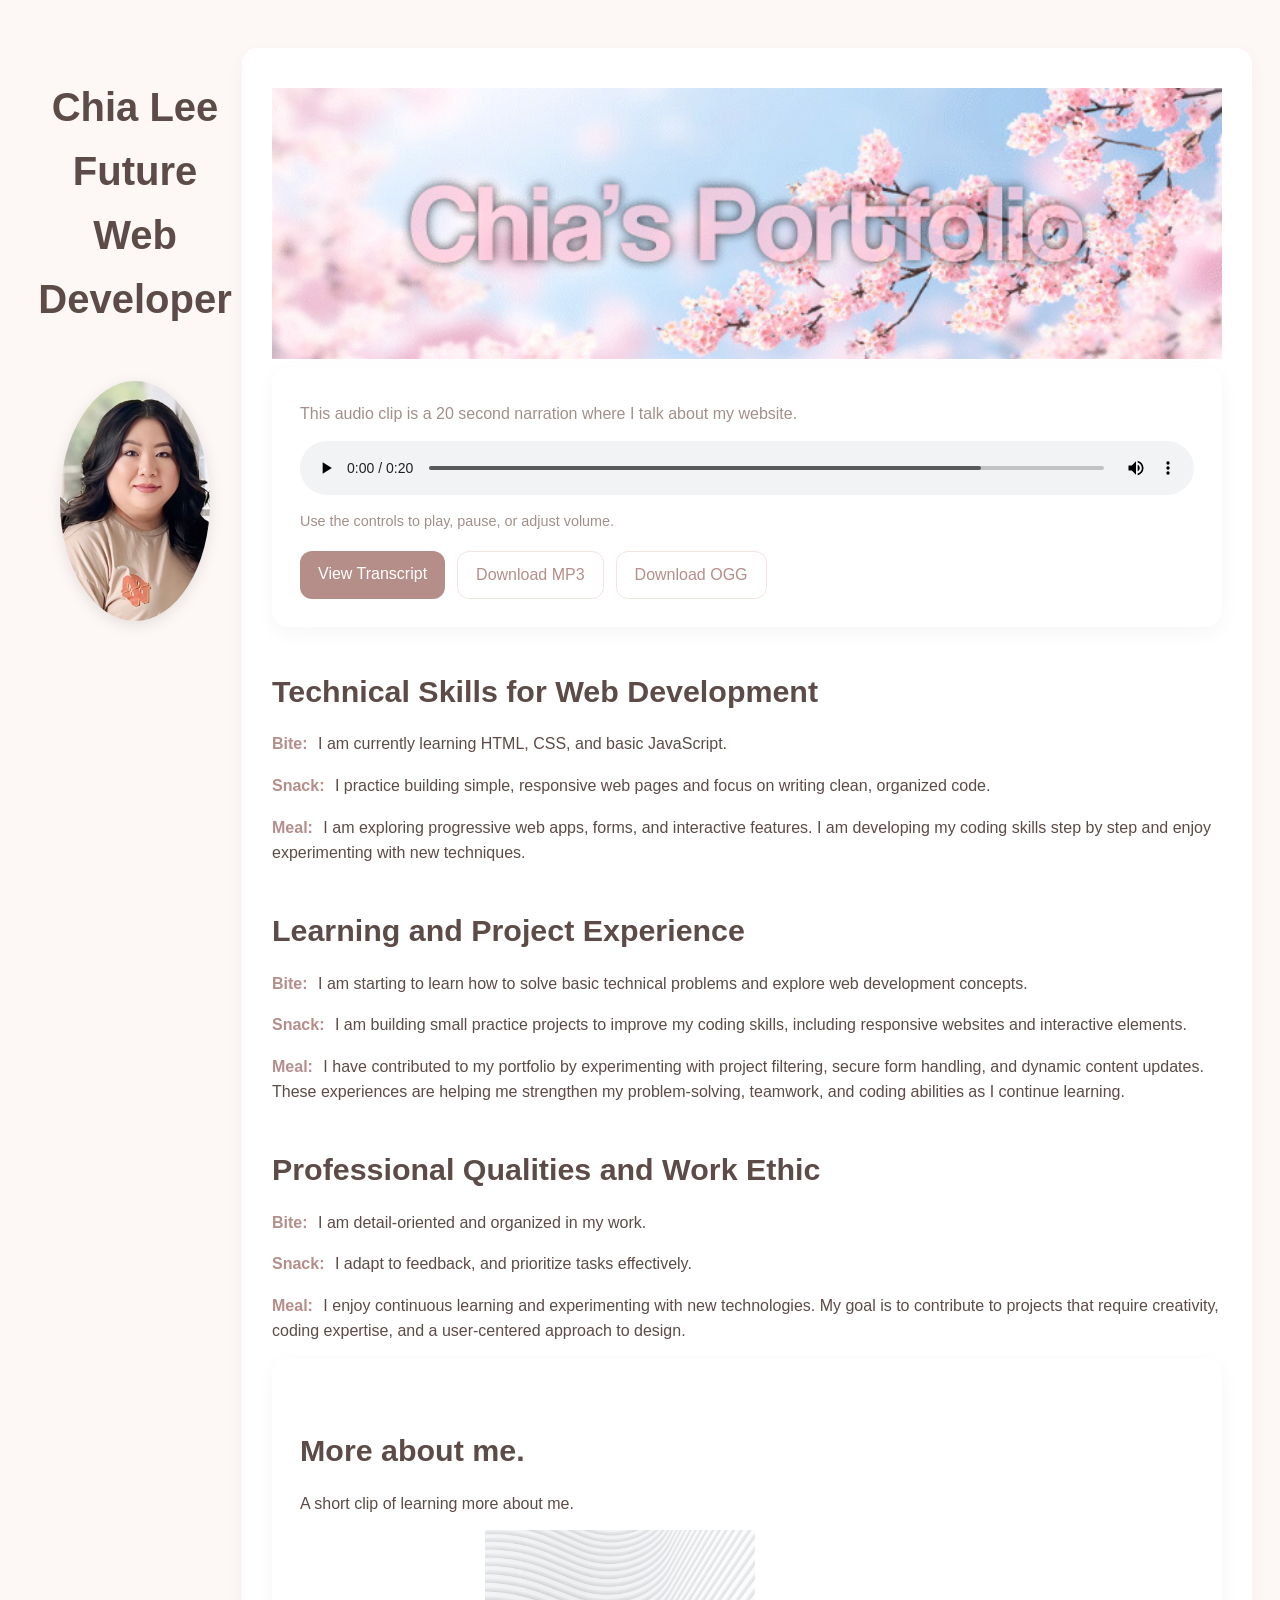
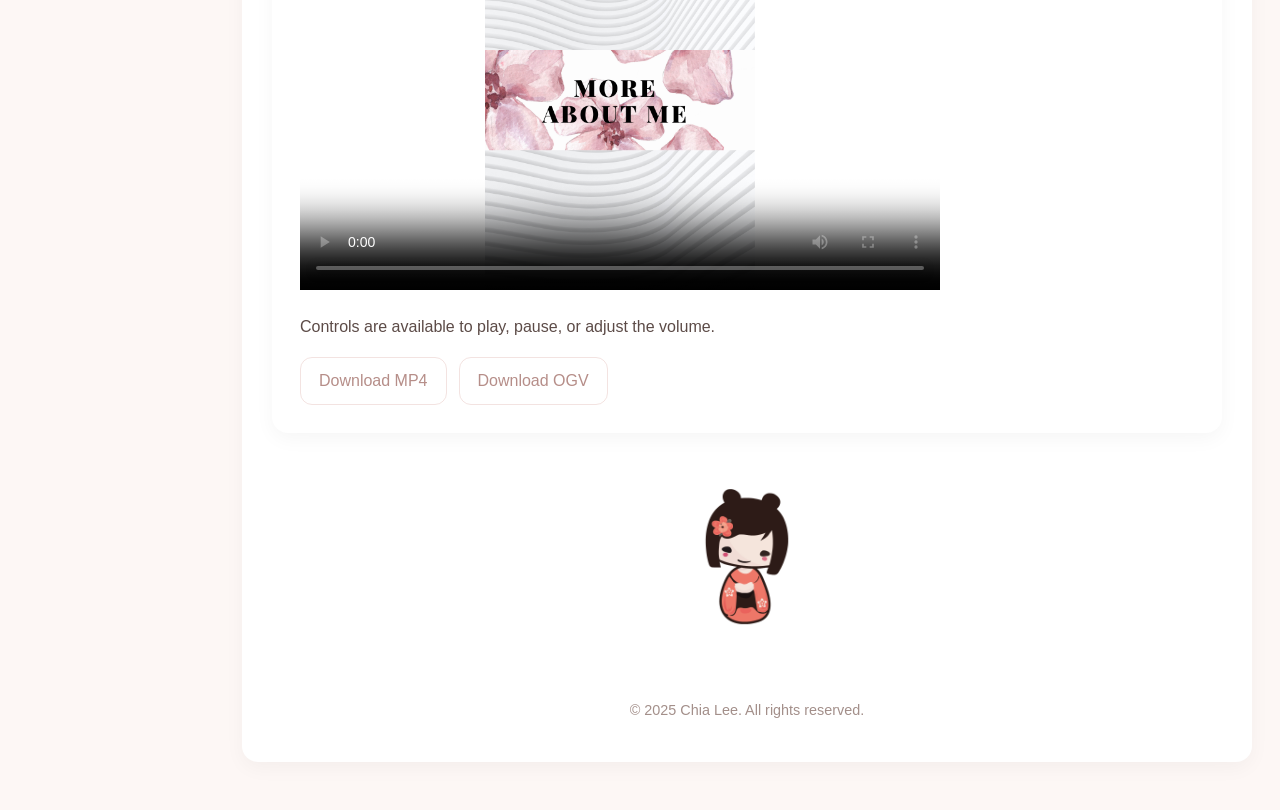
==== index.html @ d72af1ca "Add files via upload" ====
<!DOCTYPE html>
<html lang="en">
  <head>
    <meta charset="UTF-8" />
    <meta name="viewport" content="width=device-width, initial-scale=1.0" />
    <meta
      name="description"
      content="Portfolio of Chia Lee showcasing skills, work experience, and professional qualities for future employers."
    />
    <title>Chia Lee Portfolio</title>
    <link rel="stylesheet" href="styles.css" />
  </head>
  <body>
    <!-- Header Section -->
    <div class="header-wrap">
      <div class="wrap">
        <header class="site-header">
          <h1>Chia Lee<br /><span>Future Web Developer</span></h1>
        </header>
        <img
          src="PP.jpg"
          alt="Profile picture of Chia Lee"
          class="profile-pic"
          width="200"
        />
      </div>
    </div>

    <!-- Main Content Section -->
     <!-- Banner -->
    <div class="page-container">
      <img src="Comp 1.gif" alt="My GIF" style="width:950px; height:auto;">
      <div class="wrap">
        <!-- Audio Section -->
        <section class="content-card" aria-labelledby="audio-heading">
          <div class="meta">
            <p class="short-desc">
              This audio clip is a 20 second narration where I talk about my
              website.
            </p>

            <div class="audio-player">
              <audio controls preload="metadata" aria-describedby="audio-desc">
                <source src="2.1 Assignment 2.ogg" type="audio/ogg" />
                <source src="2.1 Assignment 2.mp3" type="audio/mpeg" />
                Your browser does not support the audio element.
              </audio>
              <p id="audio-desc" class="audio-help">
                Use the controls to play, pause, or adjust volume.
              </p>
            </div>

            <div class="actions">
              <a class="btn" href="script.pdf" target="_blank" rel="noopener"
                >View Transcript</a
              >
              <a class="btn ghost" href="2.1 Assignment 2.mp3" download
                >Download MP3</a
              >
              <a class="btn ghost" href="2.1 Assignment 2.ogg" download
                >Download OGG</a
              >
            </div>
          </div>
        </section>

        <!-- Section 1: Skills -->
        <section>
          <h2>Technical Skills for Web Development</h2>
          <p>
            <span class="highlight">Bite:</span> I am currently learning HTML,
            CSS, and basic JavaScript.
          </p>
          <p>
            <span class="highlight">Snack:</span> I practice building simple,
            responsive web pages and focus on writing clean, organized code.
          </p>
          <p>
            <span class="highlight">Meal:</span> I am exploring progressive web
            apps, forms, and interactive features. I am developing my coding
            skills step by step and enjoy experimenting with new techniques.
          </p>
        </section>

        <!-- Section 2: Work Experience -->
        <section>
          <h2>Learning and Project Experience</h2>
          <p>
            <span class="highlight">Bite:</span> I am starting to learn how to
            solve basic technical problems and explore web development concepts.
          </p>
          <p>
            <span class="highlight">Snack:</span> I am building small practice
            projects to improve my coding skills, including responsive websites
            and interactive elements.
          </p>
          <p>
            <span class="highlight">Meal:</span> I have contributed to my
            portfolio by experimenting with project filtering, secure form
            handling, and dynamic content updates. These experiences are helping
            me strengthen my problem-solving, teamwork, and coding abilities as
            I continue learning.
          </p>
        </section>

        <!-- Section 3: Personal Qualities -->
        <section>
          <h2>Professional Qualities and Work Ethic</h2>
          <p>
            <span class="highlight">Bite:</span> I am detail-oriented and
            organized in my work.
          </p>
          <p>
            <span class="highlight">Snack:</span> I adapt to feedback, and
            prioritize tasks effectively.
          </p>
          <p>
            <span class="highlight">Meal:</span> I enjoy continuous learning and
            experimenting with new technologies. My goal is to contribute to
            projects that require creativity, coding expertise, and a
            user-centered approach to design.
          </p>
        </section>

        <!-- Video Section -->
      <section class="content-card" aria-labelledby="video-heading">

        <div class="meta">
          <h2 id="video-heading">More about me.</h2>

          <!-- Short description -->
          <Controls class="short-desc">
            <p>
            A short clip of learning more about me.
          </p>

          <div class="video-player">
            <video
              controls
              preload="metadata"
              aria-describedby="video-desc"
              width="640"
              height="360"
              poster="more.png"
            >
              <source
                src="2.1 Assignment 2.mp4"
                type="video/mp4"
              />
              <source
                src="2.1 Assignment 2.ogv"
                type="video/ogv"
              />
              Your browser does not support the video element.
            </video>
            <p id="video-desc" class="video-help">
              Controls are available to play, pause, or adjust the
            volume.
            </p>
          </div>

          <div class="actions">
            <a
              class="btn ghost"
              href="2.1 Assignment 2.mp4"
              download
              >Download MP4</a
            >
            <a
              class="btn ghost"
              href="2.1 Assignment 2.ogv"
              download
              >Download OGV</a
            >
          </div>
          <!-- Cute Doll -->
        </div>
      </section>
      <div style="text-align: center;">
        <img src="Untitled-2.gif" alt="My GIF" width="300" style="height:auto;">
      </div>
      <!-- Footer -->
        <footer class="site-footer">
          &copy; 2025 Chia Lee. All rights reserved.
        </footer>
      </div>
    </div>
  </body>
</html>
---- styles.css ----
:root {
  --bg: #fdf7f5;
  --card: #ffffff;
  --accent: #b68e89;
  --muted: #a38f8a;
  --radius: 16px;
  --shadow: 0 6px 20px rgba(0, 0, 0, 0.04);
  --font-sans: "Segoe UI", "Helvetica Neue", Arial, sans-serif;
}

body {
  font-family: var(--font-sans);
  background: var(--bg);
  color: #b38a79;
  display: flex;
  justify-content: center;
  padding: 40px 20px;
  line-height: 1.6;
}

/* White container wrapping all content */
.page-container {
  background: var(--card);
  border-radius: var(--radius);
  box-shadow: var(--shadow);
  padding: 40px 30px;
  max-width: 950px;
  width: 100%;
}

.wrap {
  width: 100%;
}

h1 {
  font-size: 2.5rem;
  font-weight: 600;
  color: #5c4b47;
  text-align: center;
  margin-bottom: 50px;
}

h2 {
  font-size: 1.9rem;
  color: #5c4b47;
  margin-top: 40px;
  margin-bottom: 16px;
}

.highlight {
  font-weight: 600;
  color: var(--accent);
  margin-right: 6px;
}

p {
  margin-bottom: 14px;
  color: #5c4b47;
}

/* Audio Card */
.content-card {
  display: flex;
  gap: 24px;
  background: var(--card);
  padding: 28px;
  border-radius: var(--radius);
  box-shadow: var(--shadow);
  align-items: flex-start;
  margin-bottom: 40px;
}

.meta {
  flex: 1;
}

.short-desc {
  color: var(--muted);
  margin: 6px 0 14px;
  font-size: 1rem;
}

.audio-player audio {
  width: 100%;
  border-radius: 12px;
}

.audio-help {
  font-size: 0.9rem;
  color: var(--muted);
  margin-top: 8px;
}

.actions {
  margin-top: 18px;
  display: flex;
  flex-wrap: wrap;
  gap: 12px;
}

.btn {
  padding: 10px 18px;
  border-radius: 12px;
  text-decoration: none;
  font-weight: 500;
  transition: all 0.3s ease;
  display: inline-block;
  background: var(--accent);
  color: #fff;
}

.btn:hover {
  background: #c48ea3;
}

.btn.ghost {
  background: transparent;
  color: var(--accent);
  border: 1px solid rgba(216, 163, 157, 0.3);
}

/* Footer */
.site-footer {
  margin-top: 50px;
  text-align: center;
  color: var(--muted);
  font-size: 0.9rem;
}

/* Responsive */
@media (max-width: 640px) {
  .content-card {
    flex-direction: column;
    align-items: center;
  }
}


.header-wrap .profile-pic {
  width: 70%;
  text-align: center;
  margin-bottom: 20px;
  display: block;
  margin: 0 auto 20px auto;
  border-radius: 50%;
  box-shadow: 0 4px 15px rgba(0, 0, 0, 0.1);
}
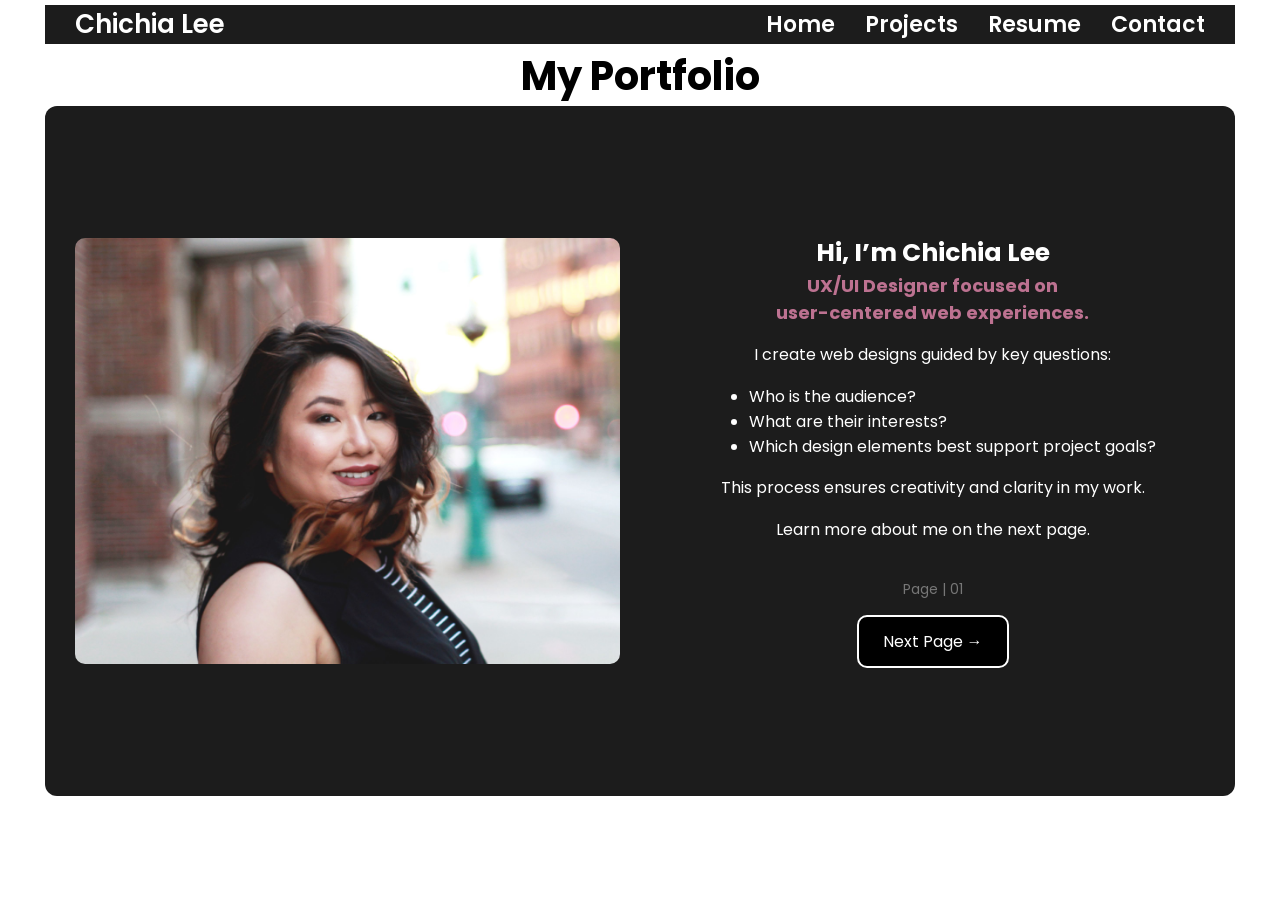
==== commit 0463f279: "Add files via upload" ====
--- a/index.html
+++ b/index.html
@@ -1,189 +1,82 @@
-<!DOCTYPE html>
+<!doctype html>
 <html lang="en">
   <head>
     <meta charset="UTF-8" />
     <meta name="viewport" content="width=device-width, initial-scale=1.0" />
-    <meta
-      name="description"
-      content="Portfolio of Chia Lee showcasing skills, work experience, and professional qualities for future employers."
+    <title>Chichia Lee | Portfolio Website | Index</title>
+
+    <!-- Stylesheet -->
+    <link rel="stylesheet" href="styles.css" />
+
+    <!-- Google Fonts -->
+    <link
+      href="https://fonts.googleapis.com/css2?family=Poppins:wght@300;400;600&display=swap"
+      rel="stylesheet"
     />
-    <title>Chia Lee Portfolio</title>
-    <link rel="stylesheet" href="styles.css" />
   </head>
+
   <body>
-    <!-- Header Section -->
-    <div class="header-wrap">
-      <div class="wrap">
-        <header class="site-header">
-          <h1>Chia Lee<br /><span>Future Web Developer</span></h1>
-        </header>
-        <img
-          src="PP.jpg"
-          alt="Profile picture of Chia Lee"
-          class="profile-pic"
-          width="200"
-        />
-      </div>
+    <div class="page-container">
+      <!-- Navbar -->
+      <nav class="navbar">
+        <div class="nav-container">
+          <div class="logo-text">
+            Chichia Lee
+            <span class="tooltip-text">Welcome!</span>
+          </div>
+
+          <ul class="nav-links">
+            <li><a href="index.html">Home</a></li>
+            <li><a href="projects.html">Projects</a></li>
+            <li><a href="resume.html">Resume</a></li>
+            <li><a href="contact.html">Contact</a></li>
+          </ul>
+        </div>
+      </nav>
+
+      <h1>My Portfolio</h1>
+
+      <!-- Hero Section -->
+      <main class="hero-container">
+        <div class="hero-split">
+          <!-- Left -->
+          <div class="hero-left">
+            <img src="PP.jpg" alt="Chichia Lee" />
+          </div>
+
+          <!-- Right -->
+          <div class="hero-right">
+            <h5><span>Hi, I’m Chichia Lee</span></h5>
+
+            <h4>
+              UX/UI Designer focused on <br />
+              user-centered web experiences.
+            </h4>
+
+            <div class="hero-content">
+              <p>I create web designs guided by key questions:</p>
+
+              <ul>
+                <li>Who is the audience?</li>
+                <li>What are their interests?</li>
+                <li>Which design elements best support project goals?</li>
+              </ul>
+
+              <p>This process ensures creativity and clarity in my work.</p>
+
+              <p>Learn more about me on the next page.</p>
+            </div>
+
+            <p class="page-number">Page | 01</p>
+
+            <div class="hero-buttons">
+              <a href="index2.html" class="cta-btn">Next Page →</a>
+            </div>
+          </div>
+        </div>
+      </main>
     </div>
 
-    <!-- Main Content Section -->
-     <!-- Banner -->
-    <div class="page-container">
-      <img src="Comp 1.gif" alt="My GIF" style="width:950px; height:auto;">
-      <div class="wrap">
-        <!-- Audio Section -->
-        <section class="content-card" aria-labelledby="audio-heading">
-          <div class="meta">
-            <p class="short-desc">
-              This audio clip is a 20 second narration where I talk about my
-              website.
-            </p>
-
-            <div class="audio-player">
-              <audio controls preload="metadata" aria-describedby="audio-desc">
-                <source src="2.1 Assignment 2.ogg" type="audio/ogg" />
-                <source src="2.1 Assignment 2.mp3" type="audio/mpeg" />
-                Your browser does not support the audio element.
-              </audio>
-              <p id="audio-desc" class="audio-help">
-                Use the controls to play, pause, or adjust volume.
-              </p>
-            </div>
-
-            <div class="actions">
-              <a class="btn" href="script.pdf" target="_blank" rel="noopener"
-                >View Transcript</a
-              >
-              <a class="btn ghost" href="2.1 Assignment 2.mp3" download
-                >Download MP3</a
-              >
-              <a class="btn ghost" href="2.1 Assignment 2.ogg" download
-                >Download OGG</a
-              >
-            </div>
-          </div>
-        </section>
-
-        <!-- Section 1: Skills -->
-        <section>
-          <h2>Technical Skills for Web Development</h2>
-          <p>
-            <span class="highlight">Bite:</span> I am currently learning HTML,
-            CSS, and basic JavaScript.
-          </p>
-          <p>
-            <span class="highlight">Snack:</span> I practice building simple,
-            responsive web pages and focus on writing clean, organized code.
-          </p>
-          <p>
-            <span class="highlight">Meal:</span> I am exploring progressive web
-            apps, forms, and interactive features. I am developing my coding
-            skills step by step and enjoy experimenting with new techniques.
-          </p>
-        </section>
-
-        <!-- Section 2: Work Experience -->
-        <section>
-          <h2>Learning and Project Experience</h2>
-          <p>
-            <span class="highlight">Bite:</span> I am starting to learn how to
-            solve basic technical problems and explore web development concepts.
-          </p>
-          <p>
-            <span class="highlight">Snack:</span> I am building small practice
-            projects to improve my coding skills, including responsive websites
-            and interactive elements.
-          </p>
-          <p>
-            <span class="highlight">Meal:</span> I have contributed to my
-            portfolio by experimenting with project filtering, secure form
-            handling, and dynamic content updates. These experiences are helping
-            me strengthen my problem-solving, teamwork, and coding abilities as
-            I continue learning.
-          </p>
-        </section>
-
-        <!-- Section 3: Personal Qualities -->
-        <section>
-          <h2>Professional Qualities and Work Ethic</h2>
-          <p>
-            <span class="highlight">Bite:</span> I am detail-oriented and
-            organized in my work.
-          </p>
-          <p>
-            <span class="highlight">Snack:</span> I adapt to feedback, and
-            prioritize tasks effectively.
-          </p>
-          <p>
-            <span class="highlight">Meal:</span> I enjoy continuous learning and
-            experimenting with new technologies. My goal is to contribute to
-            projects that require creativity, coding expertise, and a
-            user-centered approach to design.
-          </p>
-        </section>
-
-        <!-- Video Section -->
-      <section class="content-card" aria-labelledby="video-heading">
-
-        <div class="meta">
-          <h2 id="video-heading">More about me.</h2>
-
-          <!-- Short description -->
-          <Controls class="short-desc">
-            <p>
-            A short clip of learning more about me.
-          </p>
-
-          <div class="video-player">
-            <video
-              controls
-              preload="metadata"
-              aria-describedby="video-desc"
-              width="640"
-              height="360"
-              poster="more.png"
-            >
-              <source
-                src="2.1 Assignment 2.mp4"
-                type="video/mp4"
-              />
-              <source
-                src="2.1 Assignment 2.ogv"
-                type="video/ogv"
-              />
-              Your browser does not support the video element.
-            </video>
-            <p id="video-desc" class="video-help">
-              Controls are available to play, pause, or adjust the
-            volume.
-            </p>
-          </div>
-
-          <div class="actions">
-            <a
-              class="btn ghost"
-              href="2.1 Assignment 2.mp4"
-              download
-              >Download MP4</a
-            >
-            <a
-              class="btn ghost"
-              href="2.1 Assignment 2.ogv"
-              download
-              >Download OGV</a
-            >
-          </div>
-          <!-- Cute Doll -->
-        </div>
-      </section>
-      <div style="text-align: center;">
-        <img src="Untitled-2.gif" alt="My GIF" width="300" style="height:auto;">
-      </div>
-      <!-- Footer -->
-        <footer class="site-footer">
-          &copy; 2025 Chia Lee. All rights reserved.
-        </footer>
-      </div>
-    </div>
+    <script src="script.js"></script>
   </body>
 </html>
--- a/styles.css
+++ b/styles.css
@@ -1,148 +1,560 @@
-:root {
-  --bg: #fdf7f5;
-  --card: #ffffff;
-  --accent: #b68e89;
-  --muted: #a38f8a;
-  --radius: 16px;
-  --shadow: 0 6px 20px rgba(0, 0, 0, 0.04);
-  --font-sans: "Segoe UI", "Helvetica Neue", Arial, sans-serif;
+/* =================================================
+   GLOBAL RESET
+   Basic layout rules applied to the entire site
+================================================= */
+
+* {
+    box-sizing: border-box;
+}
+
+html {
+    overflow-y: scroll;
 }
 
 body {
-  font-family: var(--font-sans);
-  background: var(--bg);
-  color: #b38a79;
-  display: flex;
-  justify-content: center;
-  padding: 40px 20px;
-  line-height: 1.6;
-}
-
-/* White container wrapping all content */
+    margin: 0;
+    font-family: 'Poppins', sans-serif;
+    background-color: #ffffff;
+    color: #ffffff;
+}
+
+/* Ensure images scale responsively */
+img {
+    max-width: 100%;
+    height: auto;
+}
+
+
+/* =================================================
+   TYPOGRAPHY
+   Headings and text styling
+================================================= */
+
+.secondary-text {
+    color: #000000;
+}
+
+h1, h2, h3, h4, h5 {
+    margin: 0;
+    font-family: 'Montserrat', 'Poppins', sans-serif;
+    text-align: center;
+}
+
+h1 { font-size: clamp(32px, 4vw, 40px); color: #000; }
+h2 { font-size: clamp(30px, 3.5vw, 38px); color: #000; }
+h3 { font-size: clamp(24px, 3vw, 30px); color: #000; }
+h4 { font-size: clamp(16px, 2vw, 18px); color: #bd7291; }
+h5 { font-size: clamp(20px, 2.5vw, 25px); color: #FFFFFF; }
+
+
+/* =================================================
+   PAGE WRAPPER
+   Centers content and limits max width
+================================================= */
+
 .page-container {
-  background: var(--card);
-  border-radius: var(--radius);
-  box-shadow: var(--shadow);
-  padding: 40px 30px;
-  max-width: 950px;
-  width: 100%;
-}
-
-.wrap {
-  width: 100%;
-}
-
-h1 {
-  font-size: 2.5rem;
-  font-weight: 600;
-  color: #5c4b47;
-  text-align: center;
-  margin-bottom: 50px;
-}
-
-h2 {
-  font-size: 1.9rem;
-  color: #5c4b47;
-  margin-top: 40px;
-  margin-bottom: 16px;
-}
-
-.highlight {
-  font-weight: 600;
-  color: var(--accent);
-  margin-right: 6px;
-}
-
-p {
-  margin-bottom: 14px;
-  color: #5c4b47;
-}
-
-/* Audio Card */
-.content-card {
-  display: flex;
-  gap: 24px;
-  background: var(--card);
-  padding: 28px;
-  border-radius: var(--radius);
-  box-shadow: var(--shadow);
-  align-items: flex-start;
-  margin-bottom: 40px;
-}
-
-.meta {
-  flex: 1;
-}
-
-.short-desc {
-  color: var(--muted);
-  margin: 6px 0 14px;
-  font-size: 1rem;
-}
-
-.audio-player audio {
-  width: 100%;
-  border-radius: 12px;
-}
-
-.audio-help {
-  font-size: 0.9rem;
-  color: var(--muted);
-  margin-top: 8px;
-}
-
-.actions {
-  margin-top: 18px;
-  display: flex;
-  flex-wrap: wrap;
-  gap: 12px;
-}
-
-.btn {
-  padding: 10px 18px;
-  border-radius: 12px;
-  text-decoration: none;
-  font-weight: 500;
-  transition: all 0.3s ease;
-  display: inline-block;
-  background: var(--accent);
-  color: #fff;
-}
-
-.btn:hover {
-  background: #c48ea3;
-}
-
-.btn.ghost {
-  background: transparent;
-  color: var(--accent);
-  border: 1px solid rgba(216, 163, 157, 0.3);
-}
-
-/* Footer */
-.site-footer {
-  margin-top: 50px;
-  text-align: center;
-  color: var(--muted);
-  font-size: 0.9rem;
-}
-
-/* Responsive */
-@media (max-width: 640px) {
-  .content-card {
+    width: min(1200px, 100%);
+    margin: auto;
+    padding: 5px;
+}
+
+
+/* =================================================
+   NAVBAR
+================================================= */
+
+.navbar {
+    position: sticky;
+    top: 0;
+    width: 100%;
+    background-color: #1C1C1C;
+    border-bottom: 2px solid #FFFFFF;
+}
+
+.nav-container {
+    width: min(1200px, 95%);
+    margin: auto;
+    display: flex;
+    justify-content: space-between;
+    align-items: center;
+}
+
+/* Logo text in navigation */
+
+.logo-text {
+    font-size: 26px;
+    font-weight: 600;
+    color: #fff;
+    position: relative;
+}
+
+
+/* =================================================
+   TOOLTIP (Logo hover message)
+================================================= */
+
+.tooltip-text {
+    visibility: hidden;
+    position: absolute;
+    top: 120%;
+    left: 50%;
+    transform: translateX(-50%);
+    background: #bd7291;
+    color: #fff;
+    padding: 6px 10px;
+    border-radius: 10px;
+    font-size: 14px;
+    opacity: 0;
+    transition: 0.3s;
+    white-space: nowrap;
+}
+
+.logo-text:hover .tooltip-text {
+    visibility: visible;
+    opacity: 1;
+}
+
+
+/* =================================================
+   NAVIGATION LINKS
+================================================= */
+
+.nav-links {
+    display: flex;
+    list-style: none;
+    gap: 30px;
+    padding: 0;
+    margin: 0;
+}
+
+.nav-links a {
+    text-decoration: none;
+    color: #fff;
+    font-weight: 600;
+    font-size: clamp(16px, 2vw, 22px);
+}
+
+.nav-links a:hover {
+    color: #bd7291;
+}
+
+
+/* =================================================
+   HERO SECTION (Homepage intro)
+================================================= */
+
+.hero-container {
+    width: min(1200px, 100%);
+    margin: auto;
+    padding: 30px;
+    background: #1C1C1C;
+    border-radius: 12px;
+}
+
+.hero-split {
+    display: flex;
+    align-items: center;
+    gap: 40px;
+    min-height: 70vh;
+}
+
+/* Left and right hero columns */
+
+.hero-left,
+.hero-right {
+    flex: 1;
+    display: flex;
+    justify-content: center;
+    align-items: center;
+}
+
+.hero-left img {
+    border-radius: 10px;
+}
+
+.hero-right {
+    flex-direction: column;
+    text-align: center;
+}
+
+.hero-right p {
+    line-height: 1.6;
+    max-width: 500px;
+}
+
+.hero-buttons {
+    display: flex;
+    gap: 16px;
+    justify-content: center;
+    flex-wrap: wrap;
+}
+
+.hero-content {
+    max-width: 500px;
+}
+
+.hero-content ul {
+    text-align: left;
+}
+
+.page-number {
+    margin-top: 20px;
+    font-size: 14px;
+    color: #777;
+}
+
+
+/* =================================================
+   PROJECTS PAGE
+================================================= */
+
+.projects-container {
+    width: min(1200px, 100%);
+    margin: auto;
+}
+
+.projects {
+    display: flex;
     flex-direction: column;
     align-items: center;
-  }
-}
-
-
-.header-wrap .profile-pic {
-  width: 70%;
-  text-align: center;
-  margin-bottom: 20px;
-  display: block;
-  margin: 0 auto 20px auto;
-  border-radius: 50%;
-  box-shadow: 0 4px 15px rgba(0, 0, 0, 0.1);
-}
-
+    gap: 30px;
+}
+
+/* Individual project card */
+
+.project-card {
+    background: #1C1C1C;
+    width: 100%;
+    max-width: 1200px;
+    padding: 20px;
+    border-radius: 12px;
+}
+
+.project-content {
+    display: flex;
+    align-items: center;
+    gap: 25px;
+}
+
+.project-img {
+    width: 250px;
+    height: 180px;
+    object-fit: cover;
+    border-radius: 8px;
+}
+
+.project-info {
+    flex: 1;
+    display: flex;
+    flex-direction: column;
+}
+
+.project-info .cta-btn {
+    align-self: flex-end;
+    margin-top: 10px;
+}
+
+
+/* =================================================
+   PROJECT DETAIL PAGE
+================================================= */
+
+.project-page {
+    color: #000;
+}
+
+.project-layout {
+    display: flex;
+    gap: 20px;
+    align-items: flex-start;
+    width: min(1200px, 100%);
+    margin: auto;
+    padding: 40px 20px;
+}
+
+.problem-statement {
+    max-width: 950px;
+    background-color: #1C1C1C;
+    color: white;
+    border-radius: 12px;
+    padding: 5px 10px;
+}
+
+.project-main {
+    flex: 1;
+    width: 1200px;
+}
+
+.project-text {
+    flex: 1;
+}
+
+.project1-img {
+    max-width: 500px;
+}
+
+.project-video {
+    width: 100%;
+    max-width: 700px;
+    border-radius: 10px;
+}
+
+/* =================================================
+   PROJECT CARDS (Overview, Research, etc.)
+================================================= */
+
+.cards {
+    display: flex;
+    gap: 30px;
+    flex-wrap: wrap;
+    margin-bottom: 30px;
+}
+
+.card {
+    background-color: #1C1C1C;
+    color: white;
+    border-radius: 12px;
+    padding: 5px 10px;
+    flex: 1 1 30%;
+    width: 950px;
+    margin-bottom: 10px;
+}
+
+.card.research {
+    margin-top: 20px;
+}
+
+
+/* =================================================
+   PROJECT SIDEBAR NAVIGATION
+================================================= */
+
+.project-sidebar {
+    width: 200px;
+    flex-shrink: 0;
+    position: sticky;
+    top: 120px;
+    align-self: flex-start;
+    background: #1c1c1c;
+    padding: 20px;
+    border-radius: 12px;
+}
+
+.project-sidebar h4 {
+    font-size: 18px;
+    margin-bottom: 15px;
+    color: #ffffff;
+}
+
+.project-sidebar ul {
+    list-style: none;
+    padding: 0;
+}
+
+.project-sidebar li {
+    margin-bottom: 12px;
+}
+
+.project-sidebar a {
+    text-decoration: none;
+    color: #ffffff;
+    font-size: 15px;
+}
+
+.project-sidebar a:hover {
+    color: #bd7291;
+}
+
+
+/* =================================================
+   BACK TO TOP BUTTON
+================================================= */
+
+.back-to-top {
+    position: fixed;
+    bottom: 30px;
+    right: 30px;
+    background: black;
+    color: white;
+    text-decoration: none;
+    padding: 12px 16px;
+    font-size: 18px;
+    font-weight: bold;
+}
+
+.back-to-top:hover {
+    background: #bd7291;
+}
+
+
+/* =================================================
+   IMAGE GROUPS
+================================================= */
+
+.section-images {
+    display: grid;
+    grid-template-columns: repeat(auto-fit, minmax(300px, 1fr));
+    gap: 20px;
+}
+
+.section-images img {
+    width: 100%;
+    height: auto;
+    border-radius: 10px;
+}
+
+.section-images img:hover {
+    transform: scale(1.03);
+    transition: 0.2s;
+}
+
+.section-caption {
+    font-size: 20px;
+    color: #BD7291;
+    font-weight: 700;
+}
+
+/* =================================================
+   RESUME PAGE
+================================================= */
+
+.resume-container {
+    width: min(1200px, 100%);
+    margin: auto;
+    padding: 30px;
+    background: #1C1C1C;
+    border-radius: 12px;
+}
+
+.resume {
+    display: flex;
+    flex-wrap: wrap;
+    gap: 30px;
+}
+
+.resume-summary {
+    flex: 2;
+    min-width: 260px;
+}
+
+aside {
+    background: #000;
+    padding: 10px;
+    border-radius: 10px;
+}
+
+.resume-aside a {
+    color: #fff;
+    text-decoration: none;
+}
+
+/* =================================================
+   CONTACT FORM
+================================================= */
+
+#contact-form {
+    display: flex;
+    flex-direction: column;
+    gap: 16px;
+}
+
+#contact-form input,
+#contact-form textarea {
+    width: 100%;
+    padding: 12px;
+    border-radius: 8px;
+    border: 1px solid #fff;
+    background: #000;
+    color: #fff;
+}
+
+.contact-cta-btn {
+    border: 3px solid #fff;
+    background: #000;
+    color: #fff;
+    padding: 12px 24px;
+    border-radius: 6px;
+    cursor: pointer;
+    align-self: center;
+}
+
+.contact-cta-btn:hover {
+    background: #bd7291;
+}
+
+.contact-aside a {
+    color: #fff;
+    text-decoration: none;
+}
+
+.contact-aside a {
+    color: #fff;
+    text-decoration: none;
+}
+
+.contact-aside a:hover {
+    background: #bd7291;
+    color: #FFFFFF;
+}
+
+/* =================================================
+   BUTTONS
+================================================= */
+
+.cta-btn {
+    display: inline-block;
+    padding: 12px 24px;
+    border-radius: 10px;
+    border: 2px solid #FFFFFF;
+    background: #000;
+    color: #FFFFFF;
+    text-decoration: none;
+}
+
+.cta-btn:hover {
+    background: #bd7291;
+    color: #FFFFFF;
+}
+
+
+/* =================================================
+   RESPONSIVE DESIGN
+================================================= */
+
+@media (max-width: 900px) {
+
+    .hero-split {
+        flex-direction: column;
+    }
+
+    .side-by-side {
+        flex-direction: column;
+        align-items: center;
+        text-align: center;
+    }
+
+    .project1-img {
+        width: 90%;
+    }
+
+}
+
+@media (max-width: 600px) {
+
+    body {
+        font-size: 16px;
+    }
+
+    .nav-links {
+        gap: 15px;
+    }
+
+    .hero-buttons {
+        flex-direction: column;
+    }
+
+    .project-card {
+        width: 100%;
+    }
+
+}
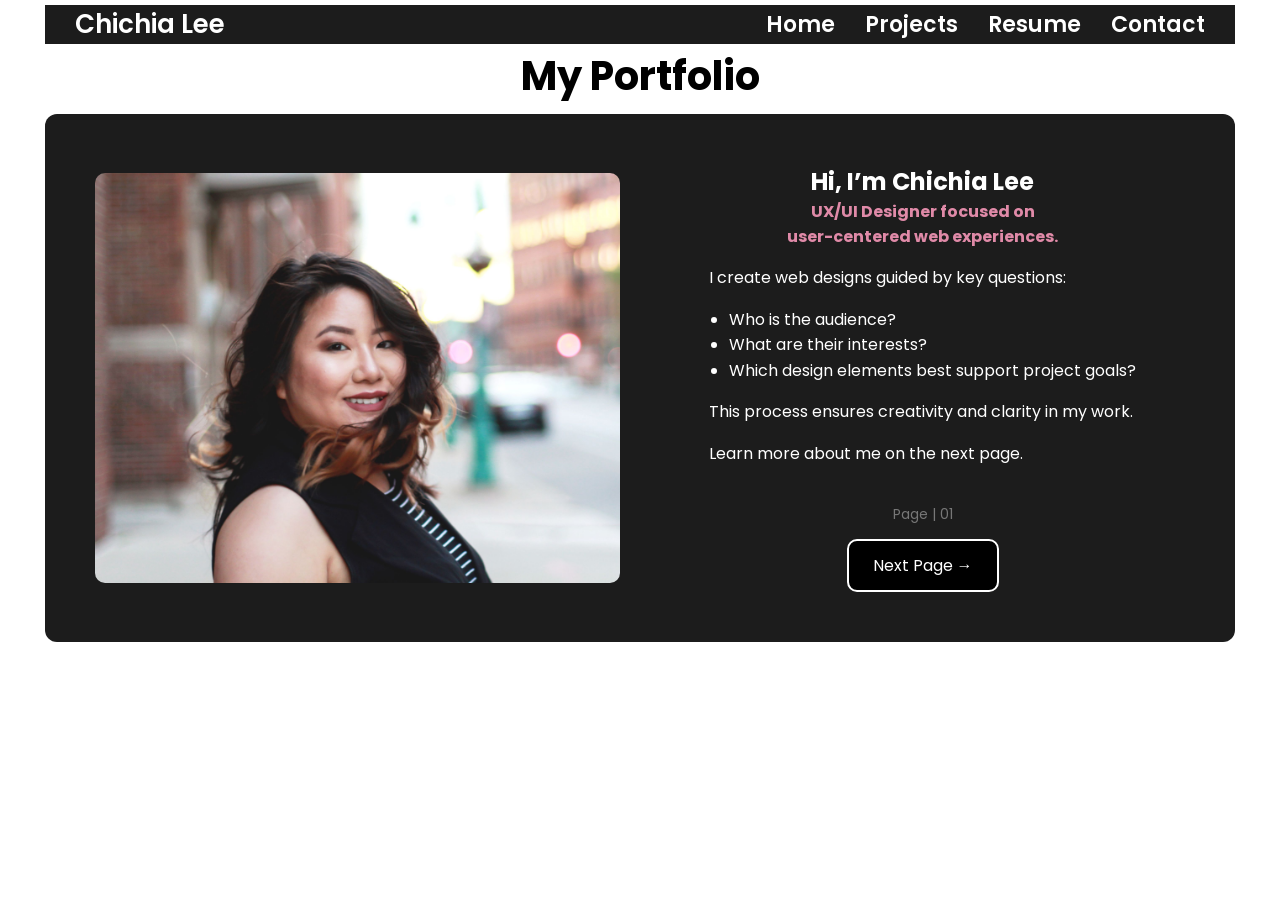
==== commit 827b2649: "Add files via upload" ====
--- a/index.html
+++ b/index.html
@@ -3,12 +3,19 @@
   <head>
     <meta charset="UTF-8" />
     <meta name="viewport" content="width=device-width, initial-scale=1.0" />
+    <meta name="author" content="Chichia Lee" />
+    <meta
+      name="description"
+      content="Chichia Lee UI/UX portfolio showcasing web design, projects, and user-centered design work."
+    />
     <title>Chichia Lee | Portfolio Website | Index</title>
 
     <!-- Stylesheet -->
     <link rel="stylesheet" href="styles.css" />
 
     <!-- Google Fonts -->
+    <link rel="preconnect" href="https://fonts.googleapis.com" />
+    <link rel="preconnect" href="https://fonts.gstatic.com" crossorigin />
     <link
       href="https://fonts.googleapis.com/css2?family=Poppins:wght@300;400;600&display=swap"
       rel="stylesheet"
@@ -41,7 +48,7 @@
         <div class="hero-split">
           <!-- Left -->
           <div class="hero-left">
-            <img src="PP.jpg" alt="Chichia Lee" />
+            <img src="PP.jpg" alt="Chichia Lee" loading="lazy">
           </div>
 
           <!-- Right -->
@@ -76,7 +83,7 @@
         </div>
       </main>
     </div>
-
-    <script src="script.js"></script>
+    <!-- Scripts -->
+    <script src="script.js" defer></script>
   </body>
 </html>
--- a/styles.css
+++ b/styles.css
@@ -1,6 +1,5 @@
 /* =================================================
    GLOBAL RESET
-   Basic layout rules applied to the entire site
 ================================================= */
 
 * {
@@ -18,16 +17,14 @@
     color: #ffffff;
 }
 
-/* Ensure images scale responsively */
 img {
     max-width: 100%;
     height: auto;
-}
-
+    display: block;
+}
 
 /* =================================================
    TYPOGRAPHY
-   Headings and text styling
 ================================================= */
 
 .secondary-text {
@@ -37,27 +34,42 @@
 h1, h2, h3, h4, h5 {
     margin: 0;
     font-family: 'Montserrat', 'Poppins', sans-serif;
-    text-align: center;
-}
-
-h1 { font-size: clamp(32px, 4vw, 40px); color: #000; }
-h2 { font-size: clamp(30px, 3.5vw, 38px); color: #000; }
-h3 { font-size: clamp(24px, 3vw, 30px); color: #000; }
-h4 { font-size: clamp(16px, 2vw, 18px); color: #bd7291; }
-h5 { font-size: clamp(20px, 2.5vw, 25px); color: #FFFFFF; }
-
-
-/* =================================================
-   PAGE WRAPPER
-   Centers content and limits max width
-================================================= */
-
-.page-container {
+}
+
+h1 { font-size: clamp(32px, 4vw, 40px); color: #000; margin-bottom: 8px; text-align: center; }
+h2 { font-size: clamp(30px, 3.5vw, 32px); color: #000; text-align: center; }
+h3 { font-size: clamp(24px, 3vw, 32px); color: #000; text-align: center; }
+h4 { font-size: clamp(16px, 2vw, 16px); color: #e08aa8; }
+h5 { font-size: clamp(16px, 2vw, 24px); color: #ffffff; }
+
+p, li {
+    text-align: left;
+    line-height: 1.6;
+}
+
+/* =================================================
+   LAYOUT WRAPPERS
+================================================= */
+
+.page-container,
+.projects-container,
+.projects,
+.hero-container,
+.resume-container {
     width: min(1200px, 100%);
     margin: auto;
+}
+
+.page-container {
     padding: 5px;
 }
 
+.hero-container,
+.resume-container {
+    padding: 30px;
+    background: #1C1C1C;
+    border-radius: 12px;
+}
 
 /* =================================================
    NAVBAR
@@ -68,7 +80,7 @@
     top: 0;
     width: 100%;
     background-color: #1C1C1C;
-    border-bottom: 2px solid #FFFFFF;
+    border-bottom: 2px solid #fff;
 }
 
 .nav-container {
@@ -79,8 +91,6 @@
     align-items: center;
 }
 
-/* Logo text in navigation */
-
 .logo-text {
     font-size: 26px;
     font-weight: 600;
@@ -88,18 +98,14 @@
     position: relative;
 }
 
-
-/* =================================================
-   TOOLTIP (Logo hover message)
-================================================= */
-
+/* Tooltip */
 .tooltip-text {
     visibility: hidden;
     position: absolute;
     top: 120%;
     left: 50%;
     transform: translateX(-50%);
-    background: #bd7291;
+    background: #e08aa8;
     color: #fff;
     padding: 6px 10px;
     border-radius: 10px;
@@ -114,11 +120,7 @@
     opacity: 1;
 }
 
-
-/* =================================================
-   NAVIGATION LINKS
-================================================= */
-
+/* Nav links */
 .nav-links {
     display: flex;
     list-style: none;
@@ -135,58 +137,40 @@
 }
 
 .nav-links a:hover {
-    color: #bd7291;
-}
-
-
-/* =================================================
-   HERO SECTION (Homepage intro)
-================================================= */
-
-.hero-container {
-    width: min(1200px, 100%);
-    margin: auto;
-    padding: 30px;
-    background: #1C1C1C;
-    border-radius: 12px;
-}
+    color: #e08aa8;
+}
+
+/* =================================================
+   HERO
+================================================= */
 
 .hero-split {
     display: flex;
     align-items: center;
     gap: 40px;
-    min-height: 70vh;
-}
-
-/* Left and right hero columns */
+    padding: 20px;
+    flex-wrap: wrap;
+}
 
 .hero-left,
 .hero-right {
     flex: 1;
     display: flex;
     justify-content: center;
+    align-items: flex-start;
+}
+
+.hero-left img {
+    border-radius: 10px;
+    max-width: 100%;
+    height: auto;
+}
+
+.hero-right {
+    display: flex;
+    flex-direction: column;
     align-items: center;
-}
-
-.hero-left img {
-    border-radius: 10px;
-}
-
-.hero-right {
-    flex-direction: column;
     text-align: center;
-}
-
-.hero-right p {
-    line-height: 1.6;
-    max-width: 500px;
-}
-
-.hero-buttons {
-    display: flex;
-    gap: 16px;
-    justify-content: center;
-    flex-wrap: wrap;
 }
 
 .hero-content {
@@ -195,6 +179,16 @@
 
 .hero-content ul {
     text-align: left;
+    padding-left: 20px;
+    align-self: flex-start;
+    margin: 10px 0;
+}
+
+.hero-buttons {
+    display: flex;
+    gap: 16px;
+    flex-wrap: wrap;
+    justify-content: flex-start;
 }
 
 .page-number {
@@ -203,15 +197,9 @@
     color: #777;
 }
 
-
-/* =================================================
-   PROJECTS PAGE
-================================================= */
-
-.projects-container {
-    width: min(1200px, 100%);
-    margin: auto;
-}
+/* =================================================
+   PROJECTS (LIST PAGE)
+================================================= */
 
 .projects {
     display: flex;
@@ -219,8 +207,6 @@
     align-items: center;
     gap: 30px;
 }
-
-/* Individual project card */
 
 .project-card {
     background: #1C1C1C;
@@ -228,17 +214,24 @@
     max-width: 1200px;
     padding: 20px;
     border-radius: 12px;
+    transition: transform 0.2s;
+}
+
+.project-card:hover {
+    transform: translateY(-5px);
 }
 
 .project-content {
     display: flex;
-    align-items: center;
+    align-items: flex-start;
     gap: 25px;
+    text-align: left;
+    flex-wrap: wrap;
 }
 
 .project-img {
     width: 250px;
-    height: 180px;
+    max-width: 100%;
     object-fit: cover;
     border-radius: 8px;
 }
@@ -250,10 +243,8 @@
 }
 
 .project-info .cta-btn {
-    align-self: flex-end;
-    margin-top: 10px;
-}
-
+    align-self: flex-start;
+}
 
 /* =================================================
    PROJECT DETAIL PAGE
@@ -267,66 +258,98 @@
     display: flex;
     gap: 20px;
     align-items: flex-start;
-    width: min(1200px, 100%);
-    margin: auto;
-    padding: 40px 20px;
+    flex-wrap: wrap;
+}
+
+.project1-img,
+.project-video {
+    max-width: 100%;
+    height: auto;
+    border-radius: 10px;
+}
+
+.project-main,
+.project-text {
+    flex: 1;
+    min-width: 300px;
 }
 
 .problem-statement {
-    max-width: 950px;
+    max-width: 1200px;
     background-color: #1C1C1C;
     color: white;
     border-radius: 12px;
-    padding: 5px 10px;
-}
-
-.project-main {
-    flex: 1;
-    width: 1200px;
-}
-
-.project-text {
-    flex: 1;
-}
-
-.project1-img {
-    max-width: 500px;
-}
-
-.project-video {
+    padding: 10px;
+}
+
+/* =================================================
+   IMAGE GROUPS
+================================================= */
+
+.section-images {
+    display: grid;
+    grid-template-columns: repeat(auto-fit, minmax(300px, 1fr));
+    gap: 40px; 
+    margin-bottom: 60px;
+}
+
+.section-images img {
+    border-radius: 10px;
     width: 100%;
-    max-width: 700px;
-    border-radius: 10px;
-}
-
-/* =================================================
-   PROJECT CARDS (Overview, Research, etc.)
+    height: auto;
+    transition: transform 0.2s;
+}
+
+.section-images img:hover {
+    transform: scale(1.03);
+}
+
+.section-caption {
+    font-size: 20px;
+    color: #e08aa8;
+    font-weight: 700;
+    text-align: center;
+}
+
+.section-images .my-gif {
+    height: 700px;
+    max-width: 100%;
+}
+
+.section-images .my-gif2 {
+    height: 350px;
+    max-width: 100%;
+}
+
+/* =================================================
+   CARDS
 ================================================= */
 
 .cards {
     display: flex;
     gap: 30px;
     flex-wrap: wrap;
-    margin-bottom: 30px;
+    margin-bottom: 20px;
+    align-items: stretch;
 }
 
 .card {
     background-color: #1C1C1C;
     color: white;
     border-radius: 12px;
-    padding: 5px 10px;
-    flex: 1 1 30%;
-    width: 950px;
-    margin-bottom: 10px;
-}
-
-.card.research {
+    padding: 10px;
+    flex: 1 1 300px;
+    max-width: 1200px;
+}
+
+.card.research,
+.card.wireframe,
+.card.visual-design {
     margin-top: 20px;
 }
 
-
-/* =================================================
-   PROJECT SIDEBAR NAVIGATION
+/* =================================================
+   SIDEBAR
 ================================================= */
 
 .project-sidebar {
@@ -343,7 +366,7 @@
 .project-sidebar h4 {
     font-size: 18px;
     margin-bottom: 15px;
-    color: #ffffff;
+    color: #fff;
 }
 
 .project-sidebar ul {
@@ -357,74 +380,17 @@
 
 .project-sidebar a {
     text-decoration: none;
-    color: #ffffff;
+    color: #fff;
     font-size: 15px;
 }
 
 .project-sidebar a:hover {
-    color: #bd7291;
-}
-
-
-/* =================================================
-   BACK TO TOP BUTTON
-================================================= */
-
-.back-to-top {
-    position: fixed;
-    bottom: 30px;
-    right: 30px;
-    background: black;
-    color: white;
-    text-decoration: none;
-    padding: 12px 16px;
-    font-size: 18px;
-    font-weight: bold;
-}
-
-.back-to-top:hover {
-    background: #bd7291;
-}
-
-
-/* =================================================
-   IMAGE GROUPS
-================================================= */
-
-.section-images {
-    display: grid;
-    grid-template-columns: repeat(auto-fit, minmax(300px, 1fr));
-    gap: 20px;
-}
-
-.section-images img {
-    width: 100%;
-    height: auto;
-    border-radius: 10px;
-}
-
-.section-images img:hover {
-    transform: scale(1.03);
-    transition: 0.2s;
-}
-
-.section-caption {
-    font-size: 20px;
-    color: #BD7291;
-    font-weight: 700;
-}
-
-/* =================================================
-   RESUME PAGE
-================================================= */
-
-.resume-container {
-    width: min(1200px, 100%);
-    margin: auto;
-    padding: 30px;
-    background: #1C1C1C;
-    border-radius: 12px;
-}
+    color: #e08aa8;
+}
+
+/* =================================================
+   RESUME
+================================================= */
 
 .resume {
     display: flex;
@@ -479,7 +445,7 @@
 }
 
 .contact-cta-btn:hover {
-    background: #bd7291;
+    background: #e08aa8;
 }
 
 .contact-aside a {
@@ -487,14 +453,8 @@
     text-decoration: none;
 }
 
-.contact-aside a {
-    color: #fff;
-    text-decoration: none;
-}
-
 .contact-aside a:hover {
-    background: #bd7291;
-    color: #FFFFFF;
+    background: #e08aa8;
 }
 
 /* =================================================
@@ -505,56 +465,125 @@
     display: inline-block;
     padding: 12px 24px;
     border-radius: 10px;
-    border: 2px solid #FFFFFF;
+    border: 2px solid #fff;
     background: #000;
-    color: #FFFFFF;
+    color: #fff;
     text-decoration: none;
+    transition: 0.2s ease;
 }
 
 .cta-btn:hover {
-    background: #bd7291;
-    color: #FFFFFF;
-}
-
-
-/* =================================================
-   RESPONSIVE DESIGN
-================================================= */
-
-@media (max-width: 900px) {
-
-    .hero-split {
-        flex-direction: column;
-    }
-
-    .side-by-side {
+    background: #e08aa8;
+    color: #fff;
+}
+
+/* =================================================
+   BACK TO TOP
+================================================= */
+
+.back-to-top {
+    position: fixed;
+    bottom: 30px;
+    left: 30px;
+    background: black;
+    color: white;
+    text-decoration: none;
+    padding: 10px 10px;
+    font-size: 18px;
+    font-weight: bold;
+    border-radius: 10px;
+}
+
+.back-to-top:hover {
+    background: #e08aa8;
+}
+
+/* =================================================
+   RESPONSIVE
+================================================= */
+
+/* Tablets (1024px) */
+@media (max-width: 1024px) {
+    .hero-split,
+    .project-layout,
+    .project-content {
         flex-direction: column;
         align-items: center;
-        text-align: center;
-    }
-
-    .project1-img {
-        width: 90%;
-    }
-
-}
-
+        text-align: left;
+    }
+
+    .project-sidebar {
+        width: 100%;
+        position: relative;
+        top: 0;
+        margin-bottom: 20px;
+    }
+
+    .project-info .cta-btn {
+        align-self: center;
+    }
+
+    .hero-split {
+        gap: 20px;
+    }
+
+    .project-layout {
+        padding: 20px 10px;
+        gap: 15px;
+    }
+
+    .section-images {
+        grid-template-columns: repeat(auto-fit, minmax(350px, 1fr));
+        gap: 30px;
+        margin-bottom: 50px;
+    }
+
+    .cards .card {
+        margin-top: 25px;
+    }
+}
+
+/* Tablets & Large Phones (768px) */
+@media (max-width: 768px) {
+    .project-img,
+    .project1-img,
+    .project-video {
+        width: 100%;
+        height: auto;
+    }
+
+    .project-main,
+    .project-text {
+        width: 100%;
+        min-width: auto;
+    }
+
+    .cards { gap: 15px; }
+    .cards .card { margin-top: 20px; }
+
+    .section-images {
+        grid-template-columns: 1fr;
+        gap: 20px;
+        margin-bottom: 40px;
+    }
+}
+
+/* Phones (600px) */
 @media (max-width: 600px) {
-
-    body {
-        font-size: 16px;
-    }
-
-    .nav-links {
-        gap: 15px;
-    }
-
-    .hero-buttons {
-        flex-direction: column;
-    }
-
-    .project-card {
-        width: 100%;
-    }
-
+    body { font-size: 16px; }
+
+    .nav-links { gap: 15px; }
+    .hero-buttons { flex-direction: column; }
+
+    .hero-container,
+    .resume-container { padding: 20px 10px; }
+
+    h1, h2, h3 { text-align: center; }
+
+    .section-images { grid-template-columns: 1fr; gap: 15px; margin-bottom: 30px; }
+}
+
+/* Small Phones (480px) */
+@media (max-width: 480px) {
+    .cards .card { margin-top: 15px; }
 }
